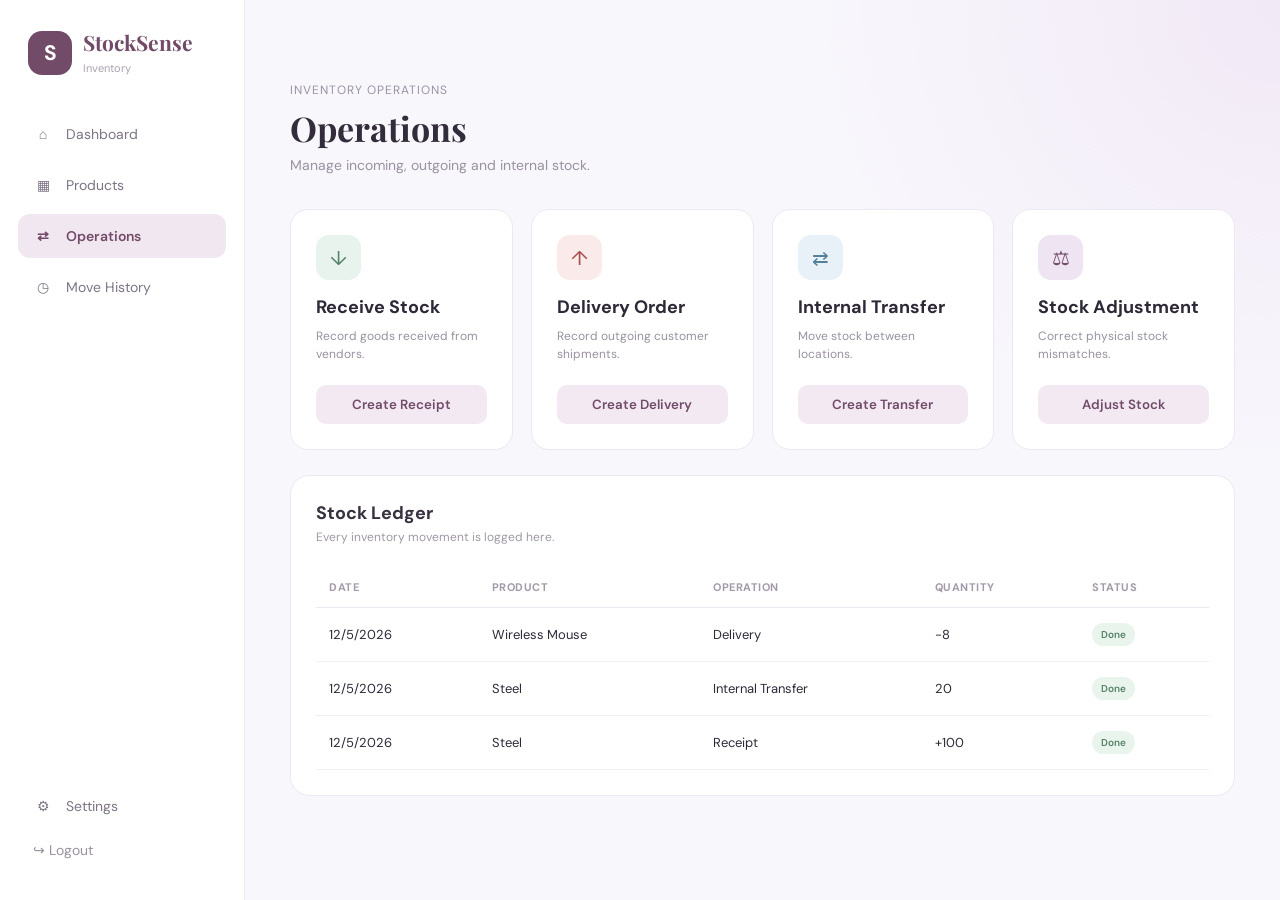
==== operations.html @ 30317fb7 "Add files via upload" ====
<!DOCTYPE html>

<html lang="en">

<head>

    <meta charset="UTF-8">

    <meta name="viewport"
          content="width=device-width, initial-scale=1.0">

    <title>StockSense | Operations</title>

    <link rel="stylesheet"
          href="style.css">

</head>


<body>

<div class="app">


    <!-- SIDEBAR -->

    <aside class="sidebar">

        <div class="sidebar-brand">

            <div class="brand-icon">
                S
            </div>

            <div>
                <h2>StockSense</h2>
                <span>Inventory</span>
            </div>

        </div>


        <nav>

            <a class="nav-item"
               href="dashboard.html">

                <span>⌂</span>
                Dashboard

            </a>


            <a class="nav-item"
               href="products.html">

                <span>▦</span>
                Products

            </a>


            <a class="nav-item active"
               href="operations.html">

                <span>⇄</span>
                Operations

            </a>


            <a class="nav-item"
               href="#history">

                <span>◷</span>
                Move History

            </a>

        </nav>


        <div class="sidebar-bottom">

            <a class="nav-item"
               href="#">

                <span>⚙</span>
                Settings

            </a>


            <button class="logout-btn"
                    onclick="logoutUser()">

                <span>↪</span>
                Logout

            </button>

        </div>

    </aside>


    <!-- MAIN -->

    <main class="main">

        <header class="top-header">

            <div>

                <p class="small-label">
                    Inventory Operations
                </p>

                <h1>
                    Operations
                </h1>

                <p class="muted">
                    Manage incoming, outgoing and internal stock.
                </p>

            </div>

        </header>


        <!-- OPERATION CARDS -->

        <section class="operation-grid">


            <div class="operation-card">

                <div class="operation-icon receive">
                    ↓
                </div>

                <h2>
                    Receive Stock
                </h2>

                <p>
                    Record goods received from vendors.
                </p>

                <button onclick="receiveStock()">
                    Create Receipt
                </button>

            </div>


            <div class="operation-card">

                <div class="operation-icon delivery">
                    ↑
                </div>

                <h2>
                    Delivery Order
                </h2>

                <p>
                    Record outgoing customer shipments.
                </p>

                <button onclick="deliverStock()">
                    Create Delivery
                </button>

            </div>


            <div class="operation-card">

                <div class="operation-icon transfer">
                    ⇄
                </div>

                <h2>
                    Internal Transfer
                </h2>

                <p>
                    Move stock between locations.
                </p>

                <button onclick="transferStock()">
                    Create Transfer
                </button>

            </div>


            <div class="operation-card">

                <div class="operation-icon adjustment">
                    ⚖
                </div>

                <h2>
                    Stock Adjustment
                </h2>

                <p>
                    Correct physical stock mismatches.
                </p>

                <button onclick="adjustStock()">
                    Adjust Stock
                </button>

            </div>

        </section>


        <!-- HISTORY -->

        <section class="panel"
                 id="history">

            <div class="panel-header">

                <div>

                    <h2>
                        Stock Ledger
                    </h2>

                    <p>
                        Every inventory movement is logged here.
                    </p>

                </div>

            </div>


            <div class="table-wrapper">

                <table>

                    <thead>

                        <tr>

                            <th>Date</th>
                            <th>Product</th>
                            <th>Operation</th>
                            <th>Quantity</th>
                            <th>Status</th>

                        </tr>

                    </thead>


                    <tbody id="historyTable">

                    </tbody>

                </table>

            </div>

        </section>

    </main>

</div>


<script src="script.js"></script>

</body>

</html>
---- style.css ----
@import url('https://fonts.googleapis.com/css2?family=DM+Sans:wght@400;500;600;700&family=Playfair+Display:wght@600;700&display=swap');


/* =========================
   GLOBAL
========================= */

* {
    margin: 0;
    padding: 0;
    box-sizing: border-box;
}


body {
    font-family: "DM Sans", sans-serif;

    background:
        radial-gradient(
            circle at top right,
            #f1e9f6 0,
            transparent 30%
        ),
        #f8f7fc;

    color: #2e2937;
}


a {
    text-decoration: none;
    color: inherit;
}


button,
input,
select {
    font-family: inherit;
}


/* =========================
   LOGIN
========================= */

.login-body {

    min-height: 100vh;

    display: flex;

    justify-content: center;

    align-items: center;

    background:
        radial-gradient(
            circle at 20% 20%,
            #eadff0,
            transparent 35%
        ),
        #f8f7fc;
}


.login-card {

    width: 420px;

    padding: 45px;

    background: rgba(255,255,255,0.92);

    border: 1px solid #eee7f2;

    border-radius: 26px;

    box-shadow:
        0 25px 70px rgba(76, 52, 88, 0.12);
}


.brand {

    display: flex;

    align-items: center;

    gap: 12px;

    margin-bottom: 15px;
}


.brand-icon {

    width: 44px;

    height: 44px;

    display: flex;

    align-items: center;

    justify-content: center;

    background: #714b67;

    color: white;

    border-radius: 14px;

    font-weight: 700;

    font-size: 21px;
}


.brand h1 {

    font-family:
        "Playfair Display",
        serif;

    color: #714b67;

    font-size: 30px;
}


.login-subtitle {

    color: #91899d;

    margin-bottom: 30px;
}


.login-card label {

    display: block;

    font-size: 13px;

    font-weight: 600;

    margin: 17px 0 7px;
}


.login-card input {

    width: 100%;

    padding: 14px;

    border: 1px solid #e5dfeb;

    border-radius: 12px;

    outline: none;

    background: #faf9fc;
}


.login-card input:focus {

    border-color: #714b67;

    box-shadow:
        0 0 0 3px #eee4f0;
}


.primary-btn {

    width: 100%;

    border: none;

    padding: 14px 20px;

    margin-top: 22px;

    border-radius: 12px;

    background: #714b67;

    color: white;

    font-weight: 600;

    cursor: pointer;

    transition: 0.2s;
}


.primary-btn:hover {

    transform: translateY(-2px);

    box-shadow:
        0 10px 25px rgba(113,75,103,.2);
}


.demo-text {

    text-align: center;

    margin-top: 18px;

    font-size: 12px;

    color: #aaa1b0;
}


/* =========================
   APP
========================= */

.app {

    display: flex;

    min-height: 100vh;
}


/* =========================
   SIDEBAR
========================= */

.sidebar {

    width: 245px;

    min-height: 100vh;

    background: #ffffff;

    border-right: 1px solid #eee8f2;

    padding: 28px 18px;

    display: flex;

    flex-direction: column;
}


.sidebar-brand {

    display: flex;

    align-items: center;

    gap: 11px;

    padding: 0 10px 35px;
}


.sidebar-brand h2 {

    font-family:
        "Playfair Display",
        serif;

    font-size: 21px;

    color: #714b67;
}


.sidebar-brand span {

    font-size: 11px;

    color: #aaa1b0;
}


.sidebar nav {

    display: flex;

    flex-direction: column;

    gap: 7px;
}


.nav-item {

    display: flex;

    align-items: center;

    gap: 13px;

    padding: 13px 15px;

    border-radius: 12px;

    color: #7d7485;

    font-size: 14px;

    transition: .2s;
}


.nav-item span {

    width: 20px;

    text-align: center;
}


.nav-item:hover {

    background: #f6f0f7;

    color: #714b67;
}


.nav-item.active {

    background: #f1e7f1;

    color: #714b67;

    font-weight: 600;
}


.sidebar-bottom {

    margin-top: auto;
}


.logout-btn {

    width: 100%;

    border: none;

    background: transparent;

    color: #9b929f;

    padding: 13px 15px;

    text-align: left;

    cursor: pointer;

    border-radius: 12px;

    font-size: 14px;
}


.logout-btn:hover {

    background: #faf2f2;

    color: #a34c4c;
}


/* =========================
   MAIN
========================= */

.main {

    flex: 1;

    padding: 40px 45px;

    max-width: 1500px;

    margin: auto;
}


.top-header {

    display: flex;

    justify-content: space-between;

    align-items: center;

    margin-bottom: 35px;
}


.small-label {

    color: #9c91a4;

    font-size: 12px;

    text-transform: uppercase;

    letter-spacing: 1px;

    margin-bottom: 7px;
}


.top-header h1 {

    font-family:
        "Playfair Display",
        serif;

    font-size: 34px;

    color: #332c3b;
}


.muted {

    color: #9b92a1;

    margin-top: 5px;

    font-size: 14px;
}


/* =========================
   PROFILE
========================= */

.profile {

    display: flex;

    align-items: center;

    gap: 10px;
}


.profile strong {

    display: block;

    font-size: 13px;
}


.profile span {

    display: block;

    color: #9b92a1;

    font-size: 11px;

    margin-top: 3px;
}


.avatar {

    width: 43px;

    height: 43px;

    border-radius: 50%;

    display: flex;

    align-items: center;

    justify-content: center;

    background: #e9dcec;

    color: #714b67;

    font-weight: 700;
}


/* =========================
   STATS
========================= */

.stats-grid {

    display: grid;

    grid-template-columns:
        repeat(4, 1fr);

    gap: 18px;

    margin-bottom: 22px;
}


.stat-card {

    background: white;

    border: 1px solid #eee8f2;

    border-radius: 18px;

    padding: 22px;

    display: flex;

    align-items: center;

    gap: 15px;

    transition: .25s;
}


.stat-card:hover {

    transform: translateY(-3px);

    box-shadow:
        0 15px 35px rgba(73,51,83,.08);
}


.stat-card span {

    display: block;

    color: #918899;

    font-size: 12px;

    margin-bottom: 7px;
}


.stat-card h2 {

    font-size: 28px;

    color: #332c3b;
}


.stat-icon {

    width: 48px;

    height: 48px;

    border-radius: 14px;

    display: flex;

    align-items: center;

    justify-content: center;

    font-size: 20px;
}


.purple {

    background: #eee4f2;

    color: #714b67;
}


.red {

    background: #fbeaea;

    color: #b95d5d;
}


.blue {

    background: #e8f1f7;

    color: #55809c;
}


.green {

    background: #e8f3ed;

    color: #548268;
}


/* =========================
   PANELS
========================= */

.panel {

    background: white;

    border: 1px solid #eee8f2;

    border-radius: 19px;

    padding: 25px;

    margin-bottom: 22px;
}


.panel-header {

    display: flex;

    justify-content: space-between;

    align-items: center;

    margin-bottom: 22px;
}


.panel-header h2 {

    font-size: 18px;

    color: #39313f;
}


.panel-header p {

    color: #a098a5;

    font-size: 12px;

    margin-top: 4px;
}


.text-link {

    color: #714b67;

    font-size: 13px;

    font-weight: 600;
}


/* =========================
   DASHBOARD GRID
========================= */

.dashboard-grid {

    display: grid;

    grid-template-columns:
        1.5fr 1fr;

    gap: 22px;
}


/* =========================
   CHART
========================= */

.chart-row {

    margin-bottom: 20px;
}


.chart-info {

    display: flex;

    justify-content: space-between;

    font-size: 13px;

    margin-bottom: 8px;
}


.chart-info span {

    color: #766d7c;
}


.chart-info strong {

    color: #714b67;
}


.progress {

    height: 9px;

    background: #f0edf3;

    border-radius: 20px;

    overflow: hidden;
}


.progress div {

    height: 100%;

    background: #a77ba9;

    border-radius: 20px;
}


/* =========================
   LOW STOCK
========================= */

.low-stock-item {

    display: flex;

    justify-content: space-between;

    align-items: center;

    padding: 14px 0;

    border-bottom: 1px solid #f1edf3;
}


.low-stock-item:last-child {

    border-bottom: none;
}


.low-stock-item strong {

    display: block;

    font-size: 13px;
}


.low-stock-item span {

    font-size: 11px;

    color: #a099a5;
}


.stock-warning {

    color: #b45b5b;

    font-weight: 600;

    font-size: 12px;
}


/* =========================
   QUICK ACTIONS
========================= */

.action-grid {

    display: grid;

    grid-template-columns:
        repeat(5, 1fr);

    gap: 12px;
}


.action-card {

    padding: 18px;

    border: 1px solid #eee8f2;

    border-radius: 15px;

    background: #fcfbfd;

    transition: .2s;
}


.action-card:hover {

    border-color: #d9c4dd;

    transform: translateY(-3px);

    background: #f9f4fa;
}


.action-card div {

    font-size: 23px;

    margin-bottom: 13px;
}


.action-card strong {

    display: block;

    font-size: 13px;

    margin-bottom: 5px;
}


.action-card span {

    color: #99919f;

    font-size: 10px;
}


/* =========================
   TABLE
========================= */

.table-wrapper {

    overflow-x: auto;
}


table {

    width: 100%;

    border-collapse: collapse;
}


th {

    text-align: left;

    font-size: 11px;

    text-transform: uppercase;

    letter-spacing: .5px;

    color: #a29aa8;

    padding: 13px;

    border-bottom: 1px solid #eee9f1;
}


td {

    padding: 15px 13px;

    font-size: 13px;

    border-bottom: 1px solid #f2eef3;
}


.status {

    display: inline-block;

    padding: 5px 9px;

    border-radius: 20px;

    font-size: 10px;

    font-weight: 600;
}


.status.done {

    background: #e9f4ed;

    color: #548268;
}


.status.low {

    background: #fbeaea;

    color: #a84e4e;
}


/* =========================
   SEARCH
========================= */

.search-area {

    display: flex;

    gap: 12px;

    margin-bottom: 25px;
}


.search-area input,
.search-area select {

    padding: 13px;

    border: 1px solid #e7e1eb;

    border-radius: 11px;

    background: #faf9fc;

    outline: none;
}


.search-area input {

    flex: 1;
}


.search-area input:focus,
.search-area select:focus {

    border-color: #9d79a2;
}


/* =========================
   SMALL BUTTON
========================= */

.small-btn {

    width: auto;

    margin: 0;

    padding: 12px 18px;
}


/* =========================
   MODAL
========================= */

.modal {

    display: none;

    position: fixed;

    inset: 0;

    background: rgba(35,27,40,.35);

    backdrop-filter: blur(5px);

    align-items: center;

    justify-content: center;

    z-index: 100;
}


.modal.show {

    display: flex;
}


.modal-card {

    width: 450px;

    max-width: 90%;

    background: white;

    border-radius: 20px;

    padding: 28px;

    box-shadow:
        0 30px 80px rgba(40,30,45,.2);
}


.modal-header {

    display: flex;

    justify-content: space-between;

    align-items: center;

    margin-bottom: 20px;
}


.modal-header button {

    border: none;

    background: #f4f0f5;

    border-radius: 50%;

    width: 32px;

    height: 32px;

    cursor: pointer;

    font-size: 20px;
}


.modal-card label {

    display: block;

    font-size: 12px;

    font-weight: 600;

    margin: 14px 0 6px;
}


.modal-card input,
.modal-card select {

    width: 100%;

    padding: 12px;

    border: 1px solid #e5dfe9;

    border-radius: 10px;

    outline: none;

    background: #faf9fc;
}


/* =========================
   OPERATIONS
========================= */

.operation-grid {

    display: grid;

    grid-template-columns:
        repeat(4, 1fr);

    gap: 18px;

    margin-bottom: 25px;
}


.operation-card {

    background: white;

    border: 1px solid #eee8f2;

    border-radius: 18px;

    padding: 25px;
}


.operation-card h2 {

    font-size: 18px;

    margin: 15px 0 8px;
}


.operation-card p {

    color: #99919f;

    font-size: 12px;

    line-height: 1.5;

    min-height: 38px;
}


.operation-card button {

    width: 100%;

    margin-top: 20px;

    padding: 11px;

    border: none;

    border-radius: 10px;

    background: #f2e9f3;

    color: #714b67;

    font-weight: 600;

    cursor: pointer;
}


.operation-icon {

    width: 45px;

    height: 45px;

    border-radius: 13px;

    display: flex;

    align-items: center;

    justify-content: center;

    font-size: 20px;
}


.receive {

    background: #e8f3ed;

    color: #548268;
}


.delivery {

    background: #fbeaea;

    color: #a84e4e;
}


.transfer {

    background: #e8f1f7;

    color: #55809c;
}


.adjustment {

    background: #eee4f2;

    color: #714b67;
}


/* =========================
   MOBILE
========================= */

@media(max-width: 1100px) {

    .stats-grid {

        grid-template-columns:
            repeat(2,1fr);
    }

    .operation-grid {

        grid-template-columns:
            repeat(2,1fr);
    }

    .action-grid {

        grid-template-columns:
            repeat(3,1fr);
    }
}


@media(max-width: 850px) {

    .sidebar {

        width: 75px;

        padding: 20px 10px;
    }

    .sidebar-brand div:not(.brand-icon),
    .nav-item:not(.nav-item span),
    .nav-item {
        font-size: 0;
    }

    .nav-item span {

        font-size: 18px;
    }

    .sidebar-brand {

        justify-content: center;

        padding-bottom: 25px;
    }

    .main {

        padding: 25px;
    }

    .dashboard-grid {

        grid-template-columns: 1fr;
    }
}


@media(max-width: 600px) {

    .stats-grid,
    .operation-grid {

        grid-template-columns: 1fr;
    }

    .action-grid {

        grid-template-columns:
            repeat(2,1fr);
    }

    .top-header {

        flex-direction: column;

        align-items: flex-start;

        gap: 20px;
    }

    .search-area {

        flex-direction: column;
    }
}
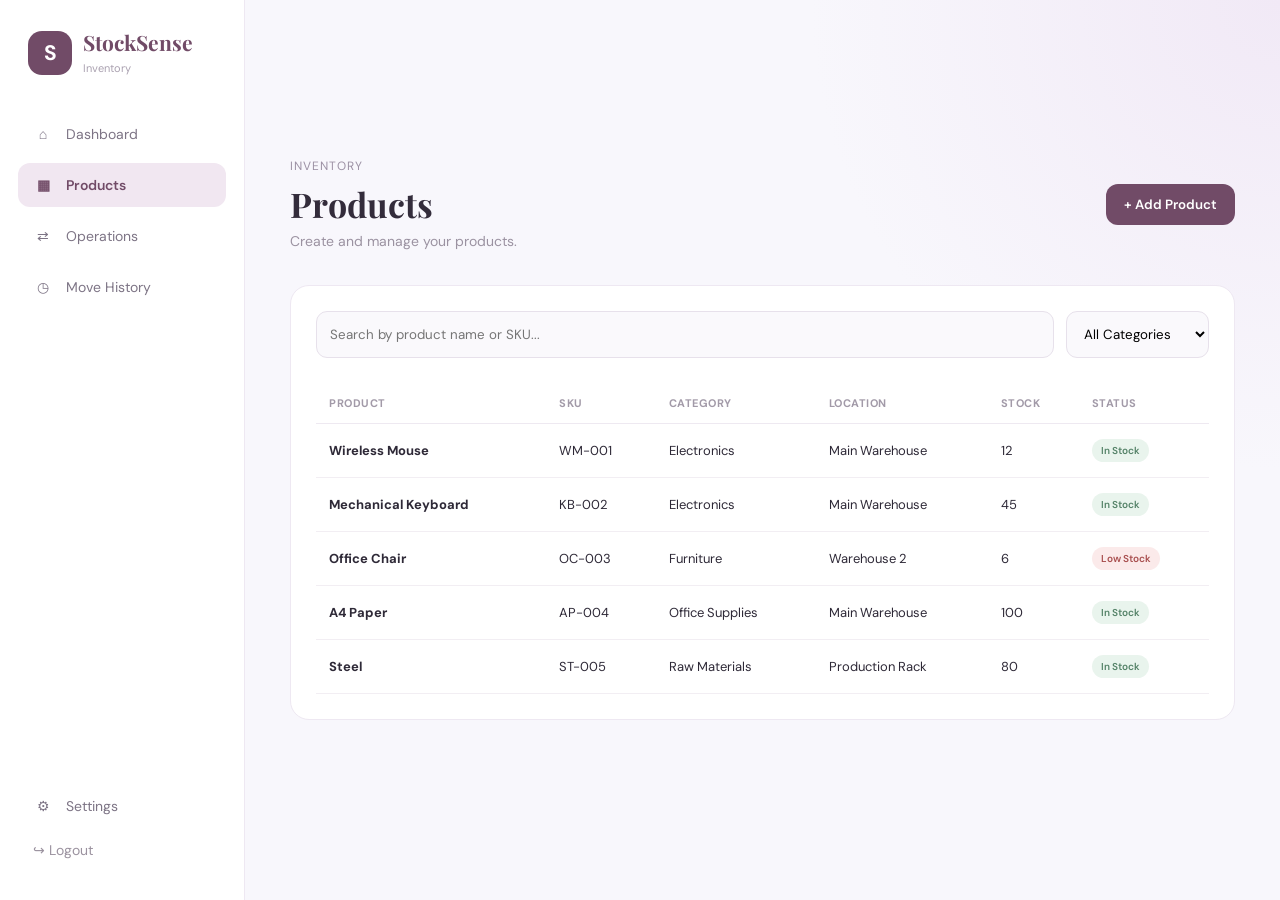
==== commit 6b24b6a1: "Update operations.html" ====
--- a/operations.html
+++ b/operations.html
@@ -1,18 +1,15 @@
 <!DOCTYPE html>
-
 <html lang="en">
 
 <head>
 
     <meta charset="UTF-8">
 
-    <meta name="viewport"
-          content="width=device-width, initial-scale=1.0">
-
-    <title>StockSense | Operations</title>
-
-    <link rel="stylesheet"
-          href="style.css">
+    <meta name="viewport" content="width=device-width, initial-scale=1.0">
+
+    <title>StockSense | Products</title>
+
+    <link rel="stylesheet" href="style.css">
 
 </head>
 
@@ -42,39 +39,24 @@
 
         <nav>
 
-            <a class="nav-item"
-               href="dashboard.html">
-
+            <a class="nav-item" href="dashboard.html">
                 <span>⌂</span>
                 Dashboard
-
-            </a>
-
-
-            <a class="nav-item"
-               href="products.html">
-
+            </a>
+
+            <a class="nav-item active" href="products.html">
                 <span>▦</span>
                 Products
-
-            </a>
-
-
-            <a class="nav-item active"
-               href="operations.html">
-
+            </a>
+
+            <a class="nav-item" href="operations.html">
                 <span>⇄</span>
                 Operations
-
-            </a>
-
-
-            <a class="nav-item"
-               href="#history">
-
+            </a>
+
+            <a class="nav-item" href="operations.html#history">
                 <span>◷</span>
                 Move History
-
             </a>
 
         </nav>
@@ -82,21 +64,14 @@
 
         <div class="sidebar-bottom">
 
-            <a class="nav-item"
-               href="#">
-
+            <a class="nav-item" href="#">
                 <span>⚙</span>
                 Settings
-
-            </a>
-
-
-            <button class="logout-btn"
-                    onclick="logoutUser()">
-
+            </a>
+
+            <button class="logout-btn" onclick="logoutUser()">
                 <span>↪</span>
                 Logout
-
             </button>
 
         </div>
@@ -113,171 +88,220 @@
             <div>
 
                 <p class="small-label">
-                    Inventory Operations
+                    Inventory
                 </p>
 
                 <h1>
-                    Operations
+                    Products
                 </h1>
 
                 <p class="muted">
-                    Manage incoming, outgoing and internal stock.
+                    Create and manage your products.
                 </p>
 
             </div>
 
+
+            <button class="primary-btn small-btn"
+                    onclick="openProductModal()">
+
+                + Add Product
+
+            </button>
+
         </header>
 
 
-        <!-- OPERATION CARDS -->
-
-        <section class="operation-grid">
-
-
-            <div class="operation-card">
-
-                <div class="operation-icon receive">
-                    ↓
-                </div>
-
-                <h2>
-                    Receive Stock
-                </h2>
-
-                <p>
-                    Record goods received from vendors.
-                </p>
-
-                <button onclick="receiveStock()">
-                    Create Receipt
-                </button>
-
-            </div>
-
-
-            <div class="operation-card">
-
-                <div class="operation-icon delivery">
-                    ↑
-                </div>
-
-                <h2>
-                    Delivery Order
-                </h2>
-
-                <p>
-                    Record outgoing customer shipments.
-                </p>
-
-                <button onclick="deliverStock()">
-                    Create Delivery
-                </button>
-
-            </div>
-
-
-            <div class="operation-card">
-
-                <div class="operation-icon transfer">
-                    ⇄
-                </div>
-
-                <h2>
-                    Internal Transfer
-                </h2>
-
-                <p>
-                    Move stock between locations.
-                </p>
-
-                <button onclick="transferStock()">
-                    Create Transfer
-                </button>
-
-            </div>
-
-
-            <div class="operation-card">
-
-                <div class="operation-icon adjustment">
-                    ⚖
-                </div>
-
-                <h2>
-                    Stock Adjustment
-                </h2>
-
-                <p>
-                    Correct physical stock mismatches.
-                </p>
-
-                <button onclick="adjustStock()">
-                    Adjust Stock
-                </button>
+        <!-- SEARCH -->
+
+        <section class="panel">
+
+            <div class="search-area">
+
+                <input
+                    type="text"
+                    id="productSearch"
+                    placeholder="Search by product name or SKU..."
+                    onkeyup="renderProducts()"
+                >
+
+                <select id="categoryFilter"
+                        onchange="renderProducts()">
+
+                    <option value="all">
+                        All Categories
+                    </option>
+
+                    <option value="Electronics">
+                        Electronics
+                    </option>
+
+                    <option value="Furniture">
+                        Furniture
+                    </option>
+
+                    <option value="Office Supplies">
+                        Office Supplies
+                    </option>
+
+                    <option value="Raw Materials">
+                        Raw Materials
+                    </option>
+
+                </select>
+
+            </div>
+
+
+            <div class="table-wrapper">
+
+                <table>
+
+                    <thead>
+
+                        <tr>
+
+                            <th>Product</th>
+
+                            <th>SKU</th>
+
+                            <th>Category</th>
+
+                            <th>Location</th>
+
+                            <th>Stock</th>
+
+                            <th>Status</th>
+
+                        </tr>
+
+                    </thead>
+
+
+                    <tbody id="productsTable">
+
+                    </tbody>
+
+                </table>
 
             </div>
 
         </section>
 
-
-        <!-- HISTORY -->
-
-        <section class="panel"
-                 id="history">
-
-            <div class="panel-header">
-
-                <div>
-
-                    <h2>
-                        Stock Ledger
-                    </h2>
-
-                    <p>
-                        Every inventory movement is logged here.
-                    </p>
-
-                </div>
-
-            </div>
-
-
-            <div class="table-wrapper">
-
-                <table>
-
-                    <thead>
-
-                        <tr>
-
-                            <th>Date</th>
-                            <th>Product</th>
-                            <th>Operation</th>
-                            <th>Quantity</th>
-                            <th>Status</th>
-
-                        </tr>
-
-                    </thead>
-
-
-                    <tbody id="historyTable">
-
-                    </tbody>
-
-                </table>
-
-            </div>
-
-        </section>
-
     </main>
 
 </div>
 
 
+<!-- PRODUCT MODAL -->
+
+<div id="productModal" class="modal">
+
+    <div class="modal-card">
+
+        <div class="modal-header">
+
+            <h2>Add Product</h2>
+
+            <button onclick="closeProductModal()">
+                ×
+            </button>
+
+        </div>
+
+
+        <form onsubmit="addProduct(event)">
+
+            <label>
+                Product Name
+            </label>
+
+            <input
+                id="productName"
+                type="text"
+                placeholder="Example: Wireless Mouse"
+                required
+            >
+
+
+            <label>
+                SKU / Code
+            </label>
+
+            <input
+                id="productSKU"
+                type="text"
+                placeholder="Example: WM-001"
+                required
+            >
+
+
+            <label>
+                Category
+            </label>
+
+            <select id="productCategory">
+
+                <option>
+                    Electronics
+                </option>
+
+                <option>
+                    Furniture
+                </option>
+
+                <option>
+                    Office Supplies
+                </option>
+
+                <option>
+                    Raw Materials
+                </option>
+
+            </select>
+
+
+            <label>
+                Initial Stock
+            </label>
+
+            <input
+                id="productStock"
+                type="number"
+                min="0"
+                placeholder="100"
+                required
+            >
+
+
+            <label>
+                Location
+            </label>
+
+            <input
+                id="productLocation"
+                type="text"
+                placeholder="Main Warehouse"
+                required
+            >
+
+
+            <button class="primary-btn"
+                    type="submit">
+
+                Create Product
+
+            </button>
+
+        </form>
+
+    </div>
+
+</div>
+
+
 <script src="script.js"></script>
 
 </body>
 
-</html>+</html>
